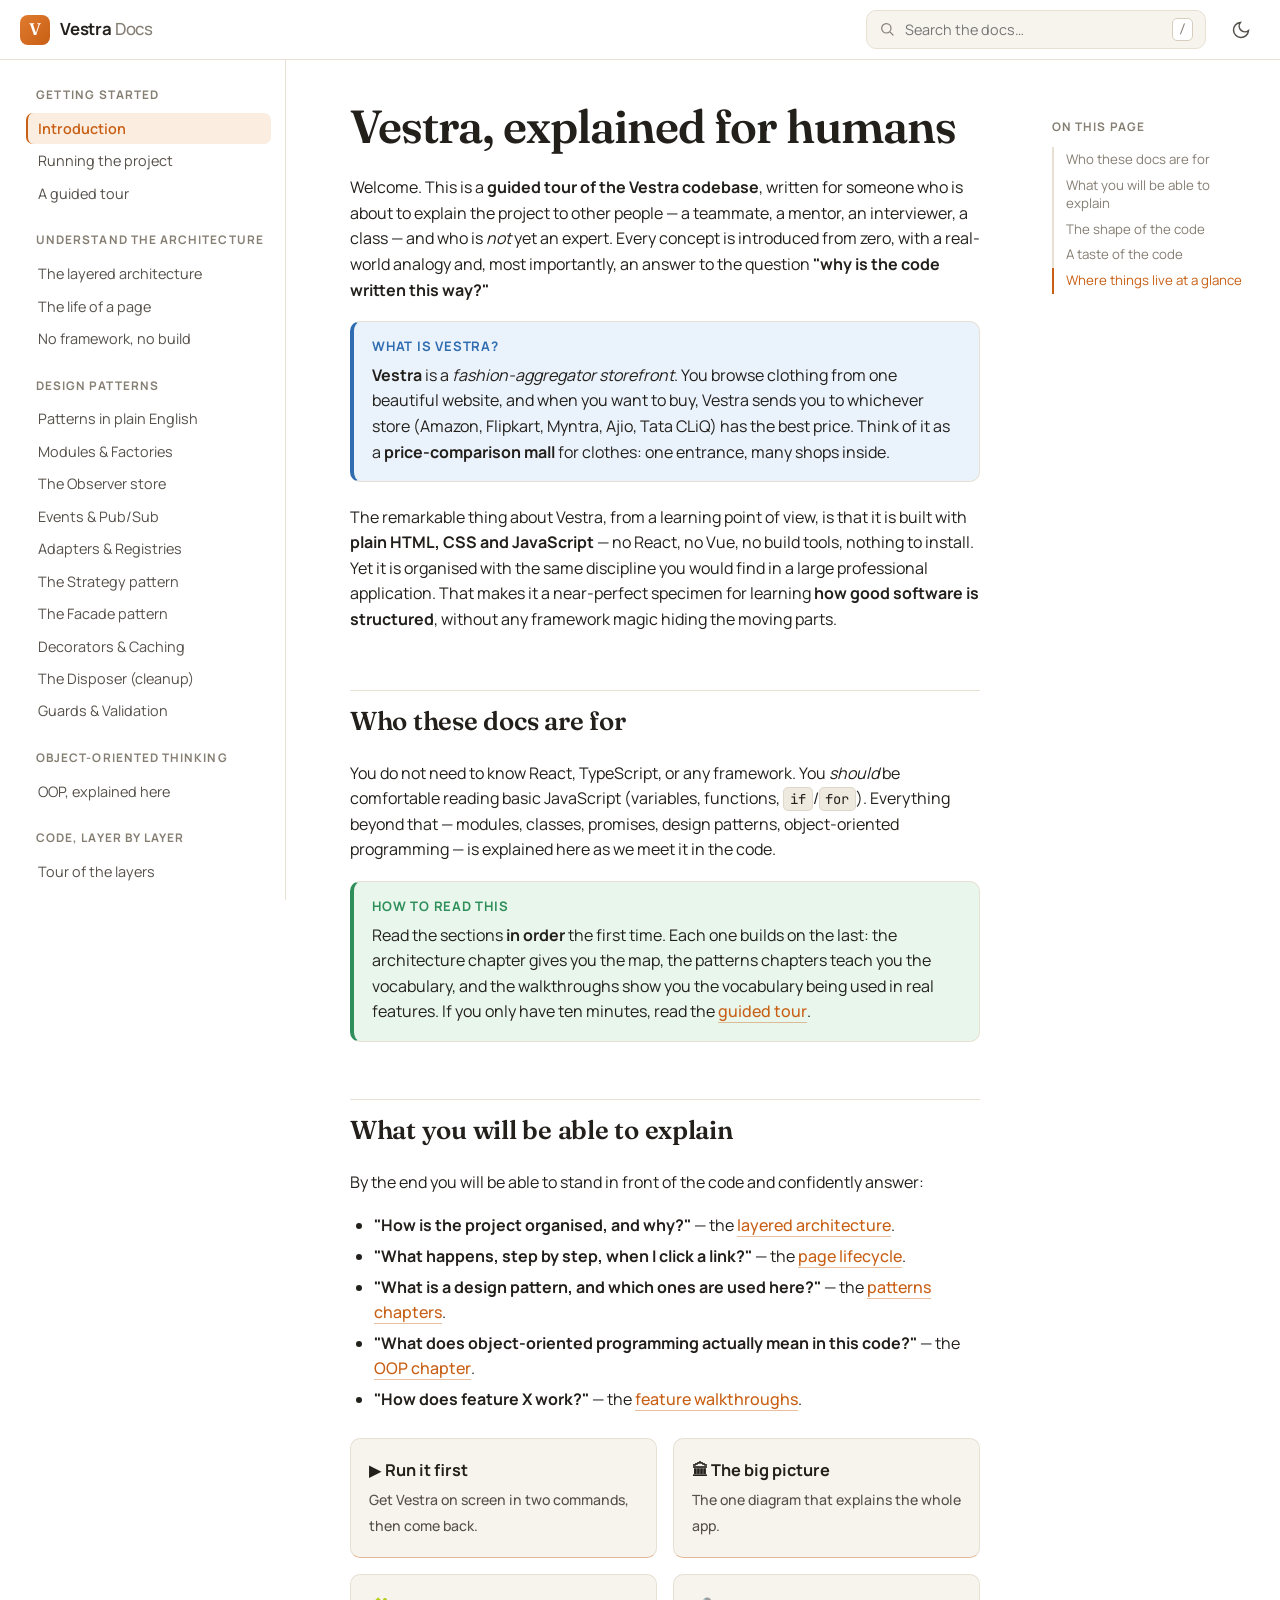
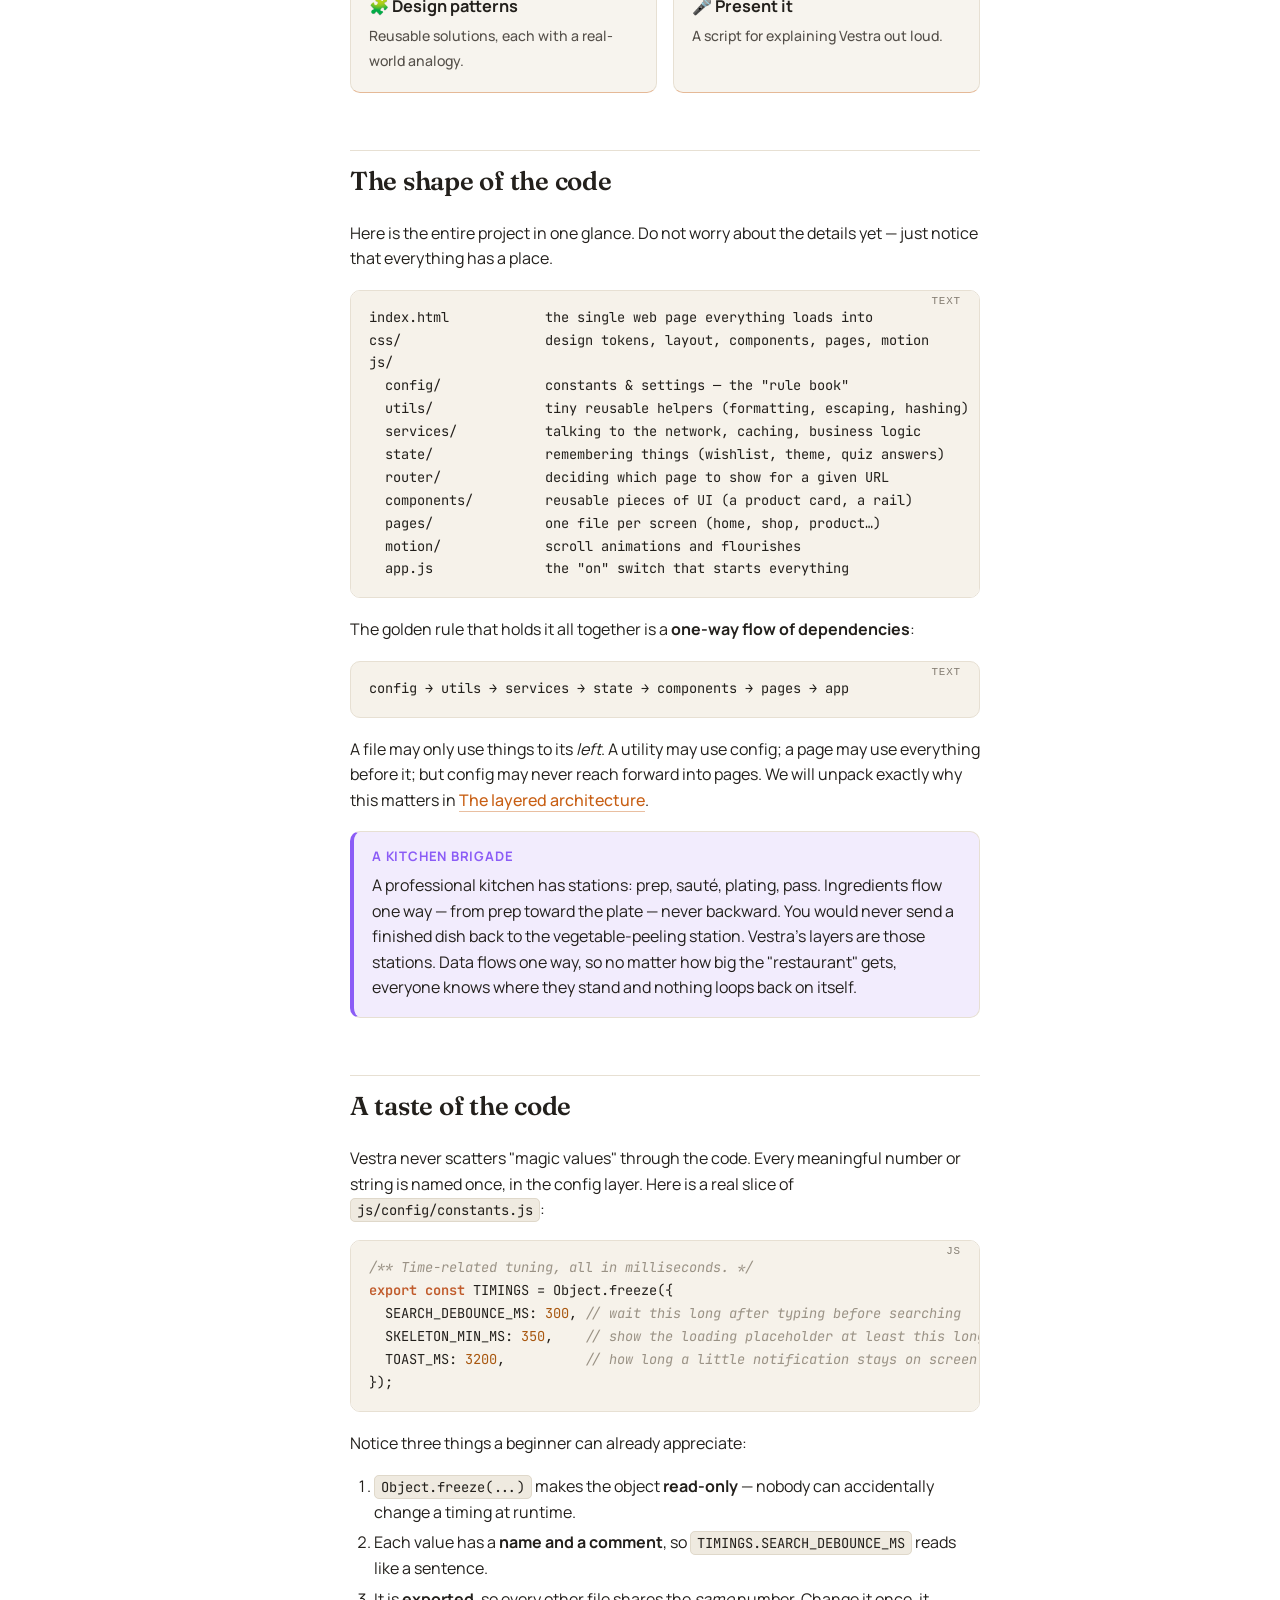
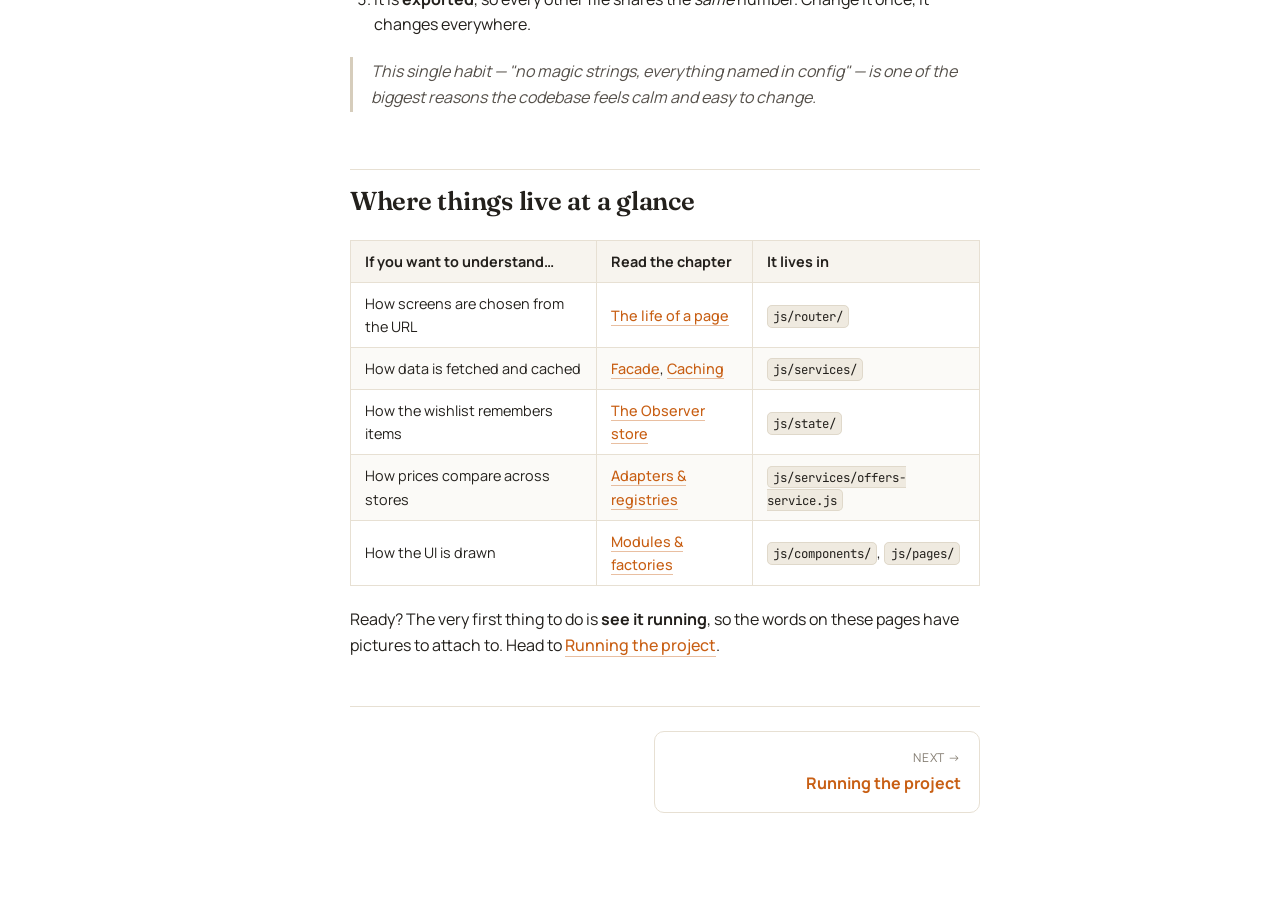
==== docs/index.html @ c3241de2 "docs: :books: Add the documentation." ====
<!DOCTYPE html>
<html lang="en" data-theme="light">
  <head>
    <meta charset="UTF-8" />
    <meta name="viewport" content="width=device-width, initial-scale=1.0" />
    <title>Vestra — Codebase Docs</title>
    <meta
      name="description"
      content="A beginner-friendly guided tour of the Vestra codebase: architecture, design patterns and OOP explained with real-world examples."
    />

    <!-- Apply saved theme before paint to avoid a flash. -->
    <script>
      (function () {
        try {
          var saved = localStorage.getItem('vestra-docs-theme');
          var theme =
            saved === 'light' || saved === 'dark'
              ? saved
              : window.matchMedia('(prefers-color-scheme: dark)').matches
                ? 'dark'
                : 'light';
          document.documentElement.setAttribute('data-theme', theme);
        } catch (e) {}
      })();
    </script>

    <link rel="preconnect" href="https://fonts.googleapis.com" />
    <link rel="preconnect" href="https://fonts.gstatic.com" crossorigin />
    <link
      href="https://fonts.googleapis.com/css2?family=Fraunces:ital,opsz,wght@0,9..144,500..700;1,9..144,500..600&family=Manrope:wght@400;500;600;700;800&family=JetBrains+Mono:wght@400;500;600&display=swap"
      rel="stylesheet"
    />
    <link rel="stylesheet" href="assets/styles.css" />
  </head>
  <body>
    <!-- Top navigation bar -->
    <header class="topbar">
      <button class="topbar__menu" id="menuToggle" aria-label="Open menu" aria-expanded="false">
        <svg viewBox="0 0 24 24" width="22" height="22" fill="none" stroke="currentColor" stroke-width="1.8" stroke-linecap="round">
          <path d="M3 6h18M3 12h18M3 18h18" />
        </svg>
      </button>
      <a class="topbar__brand" href="#/">
        <span class="topbar__logo">V</span>
        <span class="topbar__name">Vestra <em>Docs</em></span>
      </a>

      <div class="topbar__search">
        <svg viewBox="0 0 24 24" width="16" height="16" fill="none" stroke="currentColor" stroke-width="1.8" stroke-linecap="round" aria-hidden="true">
          <circle cx="11" cy="11" r="7" /><path d="M21 21l-4.3-4.3" />
        </svg>
        <input id="searchInput" type="search" placeholder="Search the docs…" autocomplete="off" aria-label="Search documentation" />
        <kbd>/</kbd>
        <div class="search-results" id="searchResults" role="listbox" hidden></div>
      </div>

      <div class="topbar__actions">
        <button class="icon-btn" id="themeToggle" aria-label="Toggle dark mode" title="Toggle theme">
          <svg class="i-sun" viewBox="0 0 24 24" width="20" height="20" fill="none" stroke="currentColor" stroke-width="1.8" stroke-linecap="round">
            <circle cx="12" cy="12" r="4" /><path d="M12 2v2M12 20v2M2 12h2M20 12h2M4.9 4.9l1.4 1.4M17.7 17.7l1.4 1.4M19.1 4.9l-1.4 1.4M6.3 17.7l-1.4 1.4" />
          </svg>
          <svg class="i-moon" viewBox="0 0 24 24" width="20" height="20" fill="none" stroke="currentColor" stroke-width="1.8" stroke-linecap="round">
            <path d="M21 12.8A9 9 0 1 1 11.2 3a7 7 0 0 0 9.8 9.8z" />
          </svg>
        </button>
      </div>
    </header>

    <div class="scrim" id="scrim" hidden></div>

    <!-- Left sidebar / index -->
    <aside class="sidebar" id="sidebar">
      <nav class="sidebar__nav" id="sidebarNav" aria-label="Documentation index"></nav>
    </aside>

    <!-- Main content -->
    <main class="content" id="content" tabindex="-1">
      <article class="doc" id="doc"></article>
      <footer class="doc-footer" id="docFooter"></footer>
    </main>

    <!-- Right on-page table of contents -->
    <aside class="toc" id="toc" aria-label="On this page"></aside>

    <script type="module" src="assets/app.js"></script>
  </body>
</html>
---- docs/assets/styles.css ----
/* =========================================================================
   Vestra Docs — a self-contained VitePress/MkDocs-style documentation theme.
   Design tokens first (light default + dark override), then layout, then
   the rendered-markdown ("prose") styles, then components.
   ========================================================================= */

:root {
  --saffron: #c85f14;
  --saffron-bright: #e07b2e;

  /* Light theme */
  --bg: #ffffff;
  --bg-soft: #f7f4ee;
  --bg-sunk: #efe9df;
  --bg-code: #f6f2ea;
  --bg-inline-code: #efeae0;
  --text: #23201c;
  --text-soft: #55504a;
  --text-faint: #857e73;
  --line: #e7e0d3;
  --line-strong: #d6cdbc;
  --accent: var(--saffron);
  --accent-soft: #fbeee1;
  --brand-grad: linear-gradient(135deg, #e07b2e, #c85f14);

  --note: #2f6db0;      --note-bg: #eaf2fb;
  --tip: #2f8f5b;       --tip-bg: #e8f6ec;
  --warn: #b8860b;      --warn-bg: #fbf3dc;
  --danger: #c0392b;    --danger-bg: #fbeae8;
  --analogy: #8b5cf6;   --analogy-bg: #f2ecfd;
  --why: #0d9488;       --why-bg: #e3f6f3;

  --tok-c: #9a9285;   /* comment  */
  --tok-s: #4a8a3f;   /* string   */
  --tok-k: #c05a2a;   /* keyword  */
  --tok-n: #a8570f;   /* number   */

  --font-sans: 'Manrope', system-ui, -apple-system, 'Segoe UI', sans-serif;
  --font-display: 'Fraunces', 'Georgia', serif;
  --font-mono: 'JetBrains Mono', ui-monospace, 'SF Mono', 'Consolas', monospace;

  --topbar-h: 60px;
  --sidebar-w: 286px;
  --toc-w: 236px;
  --content-max: 760px;
  --radius: 10px;
  --shadow: 0 12px 34px -18px rgba(40, 32, 22, 0.35);
}

:root[data-theme='dark'] {
  --bg: #1a1712;
  --bg-soft: #211d17;
  --bg-sunk: #16130f;
  --bg-code: #14110d;
  --bg-inline-code: #2a251d;
  --text: #ece4d6;
  --text-soft: #c2b8a7;
  --text-faint: #8c8373;
  --line: #322c23;
  --line-strong: #443c30;
  --accent: var(--saffron-bright);
  --accent-soft: #2a2016;
  --brand-grad: linear-gradient(135deg, #f2953f, #d06a20);

  --note: #7fb2e8;      --note-bg: #17222f;
  --tip: #74c98f;       --tip-bg: #14241a;
  --warn: #e0b64a;      --warn-bg: #2a2110;
  --danger: #e88a7d;    --danger-bg: #2c1815;
  --analogy: #b79bf5;   --analogy-bg: #201a2e;
  --why: #56c9bb;       --why-bg: #10241f;

  --tok-c: #6f685c;
  --tok-s: #9ccf8a;
  --tok-k: #f2953f;
  --tok-n: #e0a95f;
  --shadow: 0 12px 34px -18px rgba(0, 0, 0, 0.7);
}

* { box-sizing: border-box; }

html { scroll-behavior: smooth; }

body {
  margin: 0;
  font-family: var(--font-sans);
  color: var(--text);
  background: var(--bg);
  line-height: 1.6;
  -webkit-font-smoothing: antialiased;
}

a { color: var(--accent); text-decoration: none; }
a:hover { text-decoration: underline; }

/* ---------------------------------------------------------------- Topbar */
.topbar {
  position: fixed;
  inset: 0 0 auto 0;
  height: var(--topbar-h);
  display: flex;
  align-items: center;
  gap: 16px;
  padding: 0 20px;
  background: color-mix(in srgb, var(--bg) 88%, transparent);
  backdrop-filter: blur(12px);
  border-bottom: 1px solid var(--line);
  z-index: 100;
}

.topbar__menu { display: none; background: none; border: 0; color: var(--text); cursor: pointer; padding: 4px; }

.topbar__brand { display: flex; align-items: center; gap: 10px; color: var(--text); font-weight: 700; }
.topbar__brand:hover { text-decoration: none; }
.topbar__logo {
  width: 30px; height: 30px; border-radius: 8px;
  background: var(--brand-grad); color: #fff;
  display: grid; place-items: center;
  font-family: var(--font-display); font-weight: 600; font-size: 1.05rem;
}
.topbar__name { font-size: 1.05rem; letter-spacing: -0.01em; }
.topbar__name em { font-style: normal; color: var(--text-faint); font-weight: 500; }

.topbar__search {
  position: relative;
  margin-left: auto;
  display: flex; align-items: center; gap: 8px;
  width: min(340px, 40vw);
  padding: 7px 12px;
  background: var(--bg-soft);
  border: 1px solid var(--line);
  border-radius: var(--radius);
  color: var(--text-faint);
}
.topbar__search:focus-within { border-color: var(--accent); }
.topbar__search input {
  border: 0; background: none; outline: none; flex: 1;
  color: var(--text); font-family: inherit; font-size: 0.9rem; min-width: 0;
}
.topbar__search kbd {
  font-family: var(--font-mono); font-size: 0.72rem;
  border: 1px solid var(--line-strong); border-radius: 5px;
  padding: 1px 6px; color: var(--text-faint); background: var(--bg);
}

.topbar__actions { display: flex; align-items: center; gap: 6px; }
.icon-btn {
  background: none; border: 0; color: var(--text-soft); cursor: pointer;
  width: 38px; height: 38px; border-radius: 8px; display: grid; place-items: center;
}
.icon-btn:hover { background: var(--bg-soft); color: var(--text); }
:root[data-theme='light'] .i-sun { display: none; }
:root[data-theme='dark'] .i-moon { display: none; }

/* ------------------------------------------------------------ Search box */
.search-results {
  position: absolute; top: calc(100% + 8px); left: 0; right: 0;
  background: var(--bg); border: 1px solid var(--line);
  border-radius: var(--radius); box-shadow: var(--shadow);
  max-height: 60vh; overflow-y: auto; padding: 6px; z-index: 120;
}
.search-results a {
  display: block; padding: 9px 12px; border-radius: 8px; color: var(--text);
}
.search-results a:hover, .search-results a.is-active { background: var(--accent-soft); text-decoration: none; }
.search-results .sr-section { font-size: 0.72rem; text-transform: uppercase; letter-spacing: 0.08em; color: var(--text-faint); }
.search-results .sr-title { font-weight: 600; }
.search-results .sr-empty { padding: 14px; color: var(--text-faint); }
.search-results mark { background: color-mix(in srgb, var(--accent) 30%, transparent); color: inherit; border-radius: 3px; }

/* --------------------------------------------------------------- Sidebar */
.sidebar {
  position: fixed;
  top: var(--topbar-h); bottom: 0; left: 0;
  width: var(--sidebar-w);
  overflow-y: auto;
  border-right: 1px solid var(--line);
  padding: 26px 14px 60px 26px;
  background: var(--bg);
}
.sidebar__section { margin-bottom: 22px; }
.sidebar__title {
  font-size: 0.74rem; text-transform: uppercase; letter-spacing: 0.09em;
  color: var(--text-faint); font-weight: 700; margin: 0 0 8px 10px;
}
.sidebar__link {
  display: block; padding: 6px 10px; border-radius: 7px;
  color: var(--text-soft); font-size: 0.9rem; line-height: 1.35;
  border-left: 2px solid transparent; margin-bottom: 1px;
}
.sidebar__link:hover { color: var(--text); background: var(--bg-soft); text-decoration: none; }
.sidebar__link.is-active {
  color: var(--accent); font-weight: 600;
  background: var(--accent-soft); border-left-color: var(--accent);
}
.sidebar__index { color: var(--text-faint); font-variant-numeric: tabular-nums; margin-right: 8px; }

/* --------------------------------------------------------------- Content */
.content {
  margin-left: var(--sidebar-w);
  margin-right: var(--toc-w);
  padding: calc(var(--topbar-h) + 42px) clamp(24px, 5vw, 64px) 120px;
  min-height: 100vh;
  outline: none;
}
.doc { max-width: var(--content-max); margin: 0 auto; }

/* ----------------------------------------------------------------- Prose */
.doc .eyebrow {
  text-transform: uppercase; letter-spacing: 0.14em; font-size: 0.76rem;
  font-weight: 700; color: var(--accent); margin: 0 0 8px;
}
.doc h1 {
  font-family: var(--font-display); font-weight: 600;
  font-size: clamp(2rem, 1.4rem + 2.4vw, 2.9rem);
  line-height: 1.08; letter-spacing: -0.02em; margin: 0 0 0.5em;
}
.doc h2 {
  font-family: var(--font-display); font-weight: 600;
  font-size: 1.62rem; letter-spacing: -0.01em;
  margin: 2.2em 0 0.7em; padding-top: 0.4em; border-top: 1px solid var(--line);
}
.doc h3 { font-size: 1.24rem; font-weight: 700; margin: 1.8em 0 0.5em; }
.doc h4 { font-size: 1.03rem; font-weight: 700; margin: 1.5em 0 0.4em; color: var(--text-soft); }
.doc h2:first-child, .doc h1:first-child { margin-top: 0; border-top: 0; padding-top: 0; }

.doc h2 .anchor, .doc h3 .anchor {
  opacity: 0; margin-left: 8px; color: var(--text-faint); font-weight: 400; font-size: 0.8em;
}
.doc h2:hover .anchor, .doc h3:hover .anchor { opacity: 1; }

.doc p { margin: 0 0 1.1em; color: var(--text); }
.doc .lead { font-size: 1.16rem; color: var(--text-soft); line-height: 1.55; }

.doc strong { font-weight: 700; }
.doc em { font-style: italic; }

.doc ul, .doc ol { margin: 0 0 1.2em; padding-left: 1.5em; }
.doc li { margin: 0.32em 0; }
.doc li > ul, .doc li > ol { margin: 0.3em 0; }

.doc a { font-weight: 500; text-decoration: none; border-bottom: 1px solid color-mix(in srgb, var(--accent) 40%, transparent); }
.doc a:hover { border-bottom-color: var(--accent); }

.doc hr { border: 0; border-top: 1px solid var(--line); margin: 2.4em 0; }

.doc blockquote {
  margin: 0 0 1.2em; padding: 2px 18px; border-left: 3px solid var(--line-strong);
  color: var(--text-soft); font-style: italic;
}

/* Inline + block code */
.doc :not(pre) > code {
  font-family: var(--font-mono); font-size: 0.86em;
  background: var(--bg-inline-code); padding: 0.15em 0.42em;
  border-radius: 5px; color: var(--text);
  border: 1px solid color-mix(in srgb, var(--line-strong) 60%, transparent);
}
.doc pre {
  position: relative;
  background: var(--bg-code);
  border: 1px solid var(--line);
  border-radius: var(--radius);
  padding: 16px 18px; margin: 0 0 1.4em; overflow-x: auto;
  font-size: 0.855rem; line-height: 1.6;
}
.doc pre code { font-family: var(--font-mono); color: var(--text); }
.doc pre .code-lang {
  position: absolute; top: 0; right: 12px;
  font-size: 0.68rem; text-transform: uppercase; letter-spacing: 0.08em;
  color: var(--text-faint); padding: 2px 6px;
}
.copy-btn {
  position: absolute; top: 8px; right: 8px;
  background: var(--bg-soft); border: 1px solid var(--line);
  color: var(--text-soft); border-radius: 6px; padding: 3px 9px;
  font-size: 0.72rem; cursor: pointer; opacity: 0; transition: opacity 0.15s;
  font-family: var(--font-sans);
}
.doc pre:hover .copy-btn { opacity: 1; }
.copy-btn:hover { color: var(--text); border-color: var(--line-strong); }
.copy-btn.copied { color: var(--tip); border-color: var(--tip); }

.tok-c { color: var(--tok-c); font-style: italic; }
.tok-s { color: var(--tok-s); }
.tok-k { color: var(--tok-k); font-weight: 600; }
.tok-n { color: var(--tok-n); }

/* Tables */
.doc table {
  width: 100%; border-collapse: collapse; margin: 0 0 1.5em; font-size: 0.9rem;
  display: block; overflow-x: auto;
}
.doc th, .doc td { text-align: left; padding: 9px 14px; border: 1px solid var(--line); }
.doc th { background: var(--bg-soft); font-weight: 700; }
.doc tr:nth-child(even) td { background: color-mix(in srgb, var(--bg-soft) 45%, transparent); }

/* Callouts / custom containers */
.callout {
  margin: 0 0 1.4em; padding: 14px 18px 4px;
  border: 1px solid var(--line); border-left-width: 4px;
  border-radius: var(--radius); background: var(--bg-soft);
}
.callout-title {
  font-weight: 700; font-size: 0.82rem; text-transform: uppercase;
  letter-spacing: 0.06em; margin-bottom: 6px; display: flex; align-items: center; gap: 7px;
}
.callout-body > :last-child { margin-bottom: 12px; }
.callout-note    { border-left-color: var(--note);    background: var(--note-bg); }
.callout-note .callout-title { color: var(--note); }
.callout-tip     { border-left-color: var(--tip);     background: var(--tip-bg); }
.callout-tip .callout-title { color: var(--tip); }
.callout-warning { border-left-color: var(--warn);    background: var(--warn-bg); }
.callout-warning .callout-title { color: var(--warn); }
.callout-danger  { border-left-color: var(--danger);  background: var(--danger-bg); }
.callout-danger .callout-title { color: var(--danger); }
.callout-analogy { border-left-color: var(--analogy); background: var(--analogy-bg); }
.callout-analogy .callout-title { color: var(--analogy); }
.callout-why     { border-left-color: var(--why);     background: var(--why-bg); }
.callout-why .callout-title { color: var(--why); }

/* Cards grid used on the intro page (authored as raw HTML in markdown) */
.card-grid { display: grid; grid-template-columns: repeat(auto-fit, minmax(220px, 1fr)); gap: 16px; margin: 1.6em 0; }
.doc .card-grid p { margin: 0; }
.nav-card {
  display: block; padding: 18px; border: 1px solid var(--line);
  border-radius: var(--radius); background: var(--bg-soft); color: var(--text);
}
.nav-card:hover { border-color: var(--accent); text-decoration: none; transform: translateY(-2px); transition: 0.15s; }
.nav-card b { display: block; font-size: 1.02rem; margin-bottom: 4px; }
.nav-card span { color: var(--text-soft); font-size: 0.88rem; }

/* Key/legend badge */
.badge {
  display: inline-block; font-size: 0.74rem; font-weight: 700; font-family: var(--font-mono);
  padding: 1px 8px; border-radius: 999px; background: var(--accent-soft); color: var(--accent);
  border: 1px solid color-mix(in srgb, var(--accent) 30%, transparent);
}

/* ----------------------------------------------------- Doc footer (prev/next) */
.doc-footer {
  max-width: var(--content-max); margin: 48px auto 0;
  display: flex; gap: 16px; border-top: 1px solid var(--line); padding-top: 24px;
}
.doc-footer a {
  flex: 1; padding: 16px 18px; border: 1px solid var(--line); border-radius: var(--radius);
  color: var(--text); text-decoration: none;
}
.doc-footer a:hover { border-color: var(--accent); }
.doc-footer .df-next { text-align: right; }
.doc-footer .df-label { font-size: 0.76rem; color: var(--text-faint); text-transform: uppercase; letter-spacing: 0.07em; }
.doc-footer .df-title { font-weight: 700; color: var(--accent); margin-top: 3px; }

/* -------------------------------------------------------------------- TOC */
.toc {
  position: fixed; top: var(--topbar-h); right: 0; bottom: 0; width: var(--toc-w);
  overflow-y: auto; padding: 46px 24px 60px 8px;
}
.toc__title { font-size: 0.74rem; text-transform: uppercase; letter-spacing: 0.09em; color: var(--text-faint); font-weight: 700; margin-bottom: 10px; }
.toc a {
  display: block; font-size: 0.83rem; color: var(--text-faint); padding: 4px 0 4px 12px;
  border-left: 2px solid var(--line); line-height: 1.35;
}
.toc a:hover { color: var(--text); text-decoration: none; }
.toc a.is-active { color: var(--accent); border-left-color: var(--accent); }
.toc a.lvl-3 { padding-left: 26px; }

/* Scrim for mobile drawer */
.scrim { position: fixed; inset: 0; background: rgba(0,0,0,0.4); z-index: 95; }

/* ---------------------------------------------------------- Responsive */
@media (max-width: 1240px) {
  .content { margin-right: 0; }
  .toc { display: none; }
}
@media (max-width: 900px) {
  :root { --sidebar-w: 280px; }
  .topbar__menu { display: block; }
  .content { margin-left: 0; }
  .sidebar {
    transform: translateX(-100%); transition: transform 0.22s ease;
    z-index: 96; box-shadow: var(--shadow);
  }
  .sidebar.is-open { transform: translateX(0); }
  .topbar__search { width: auto; }
  .topbar__search kbd { display: none; }
}
@media (max-width: 560px) {
  .topbar__name { display: none; }
  .doc-footer { flex-direction: column; }
}

@media (prefers-reduced-motion: reduce) {
  html { scroll-behavior: auto; }
  * { transition: none !important; }
}
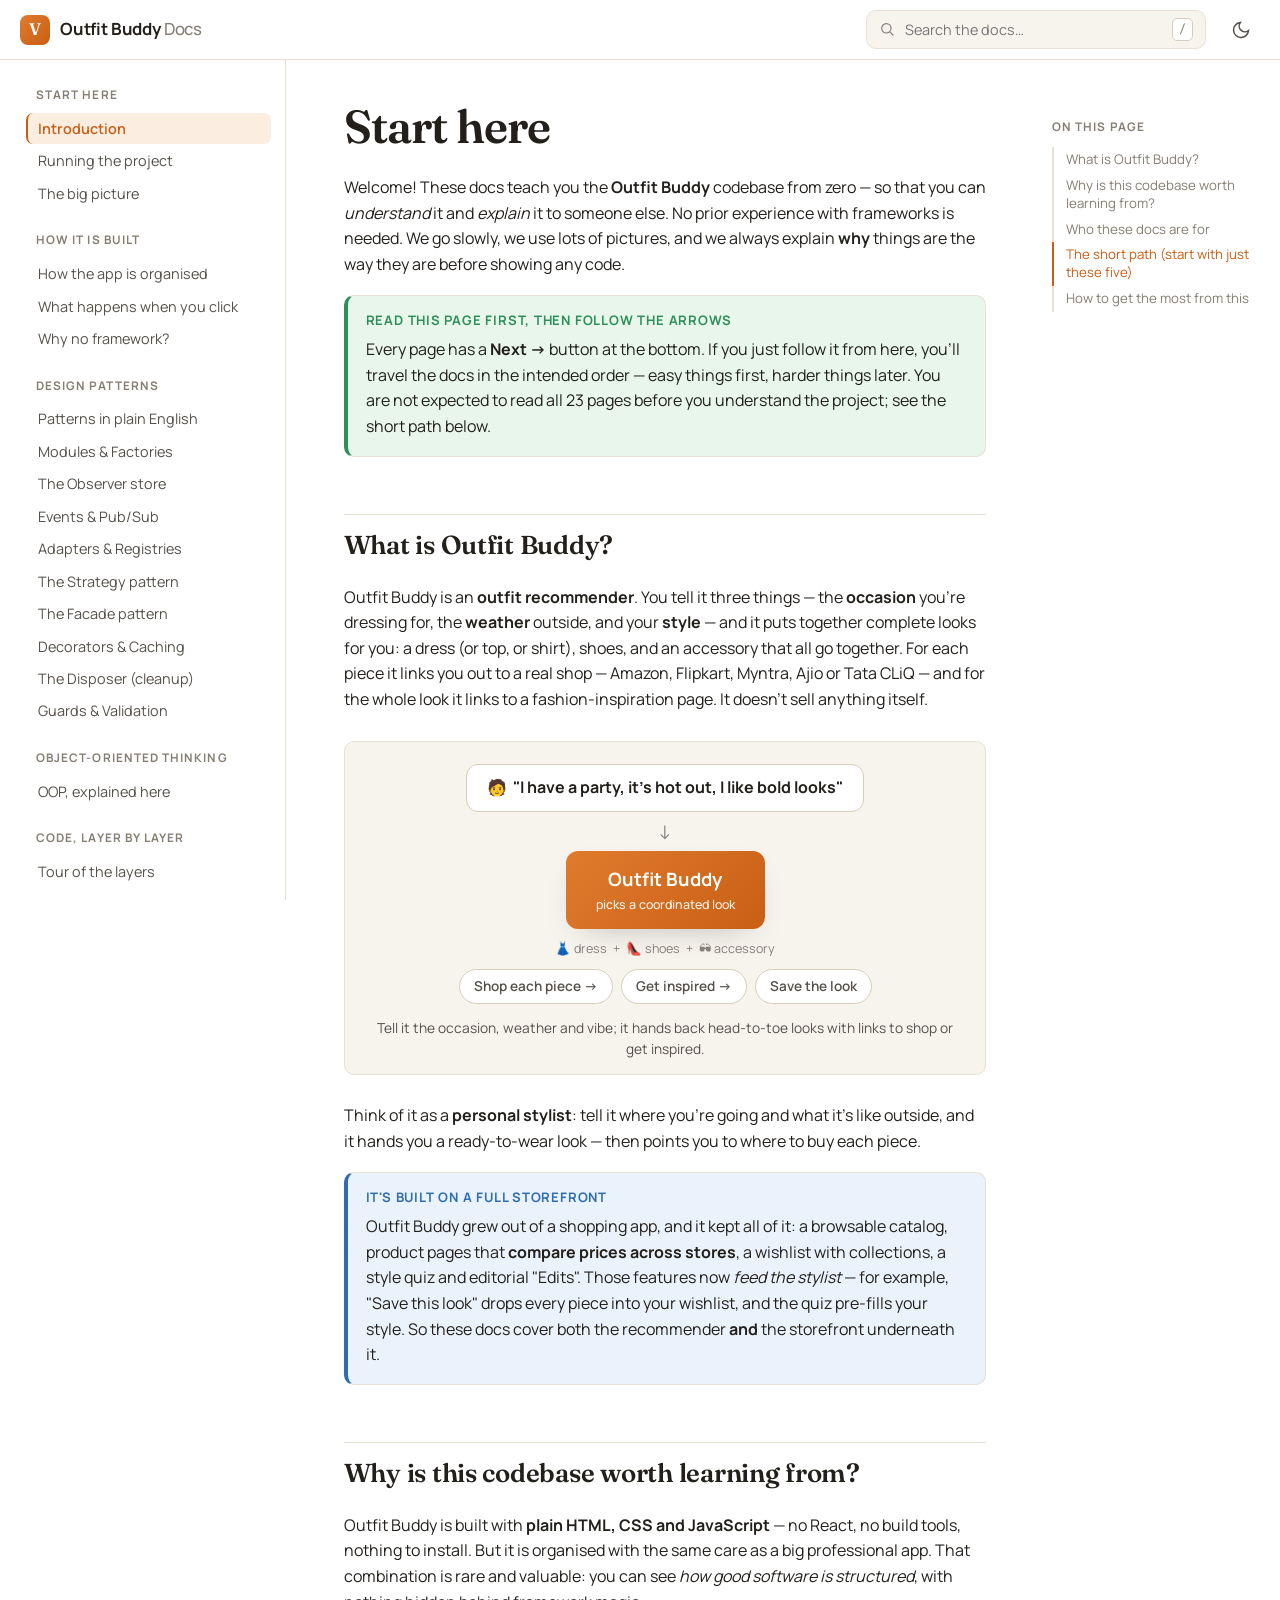
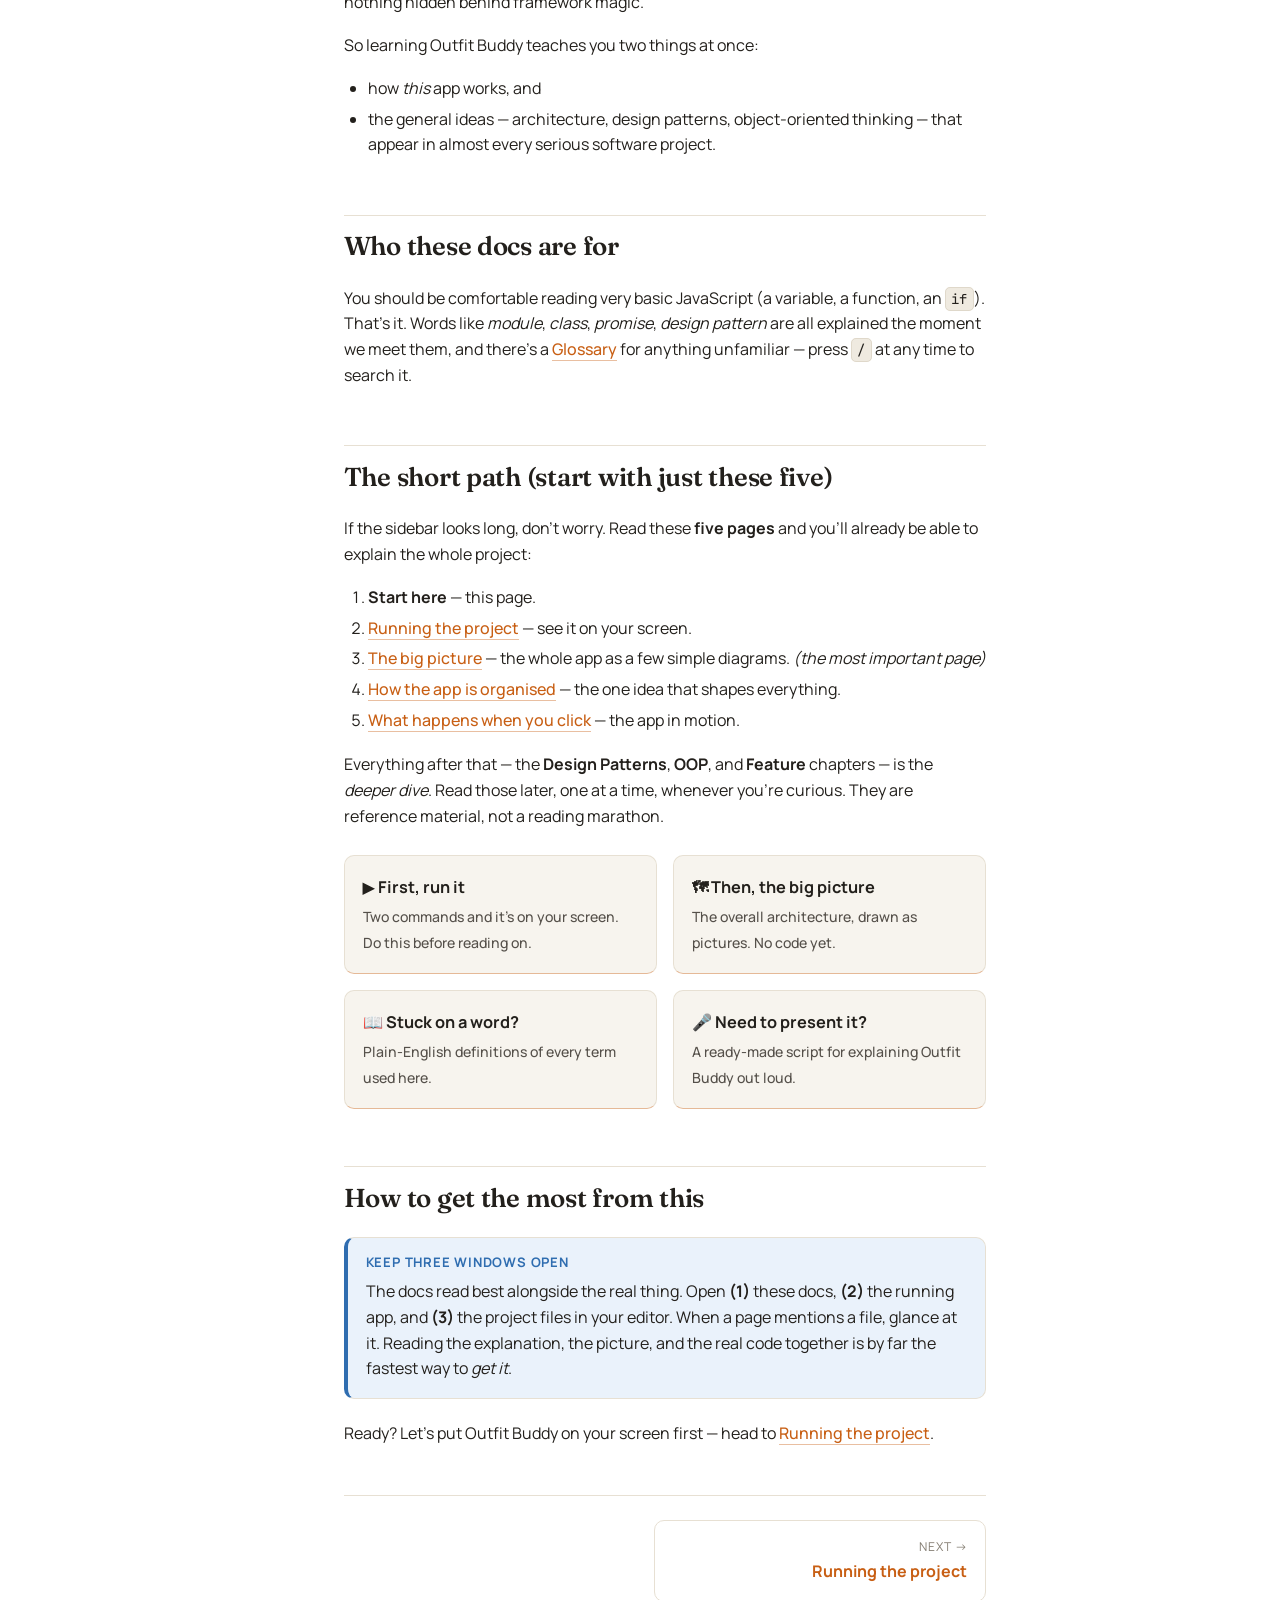
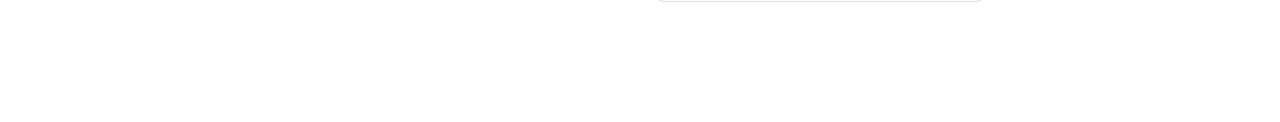
==== commit b8f1a91d: "enhance: :star: Add new features." ====
--- a/docs/index.html
+++ b/docs/index.html
@@ -3,17 +3,17 @@
   <head>
     <meta charset="UTF-8" />
     <meta name="viewport" content="width=device-width, initial-scale=1.0" />
-    <title>Vestra — Codebase Docs</title>
+    <title>Outfit Buddy — Codebase Docs</title>
     <meta
       name="description"
-      content="A beginner-friendly guided tour of the Vestra codebase: architecture, design patterns and OOP explained with real-world examples."
+      content="A beginner-friendly guided tour of the Outfit Buddy codebase: architecture, design patterns and OOP explained with real-world examples."
     />
 
     <!-- Apply saved theme before paint to avoid a flash. -->
     <script>
       (function () {
         try {
-          var saved = localStorage.getItem('vestra-docs-theme');
+          var saved = localStorage.getItem('outfitbuddy-docs-theme');
           var theme =
             saved === 'light' || saved === 'dark'
               ? saved
@@ -43,7 +43,7 @@
       </button>
       <a class="topbar__brand" href="#/">
         <span class="topbar__logo">V</span>
-        <span class="topbar__name">Vestra <em>Docs</em></span>
+        <span class="topbar__name">Outfit Buddy <em>Docs</em></span>
       </a>
 
       <div class="topbar__search">
--- a/docs/assets/styles.css
+++ b/docs/assets/styles.css
@@ -1,5 +1,5 @@
 /* =========================================================================
-   Vestra Docs — a self-contained VitePress/MkDocs-style documentation theme.
+   Outfit Buddy Docs — a self-contained VitePress/MkDocs-style documentation theme.
    Design tokens first (light default + dark override), then layout, then
    the rendered-markdown ("prose") styles, then components.
    ========================================================================= */
@@ -42,7 +42,8 @@
   --topbar-h: 60px;
   --sidebar-w: 286px;
   --toc-w: 236px;
-  --content-max: 760px;
+  --content-max: 700px;
+  --gutter: clamp(24px, 4.5vw, 72px);
   --radius: 10px;
   --shadow: 0 12px 34px -18px rgba(40, 32, 22, 0.35);
 }
@@ -198,7 +199,7 @@
 .content {
   margin-left: var(--sidebar-w);
   margin-right: var(--toc-w);
-  padding: calc(var(--topbar-h) + 42px) clamp(24px, 5vw, 64px) 120px;
+  padding: calc(var(--topbar-h) + 42px) var(--gutter) 120px;
   min-height: 100vh;
   outline: none;
 }
@@ -336,6 +337,86 @@
   border: 1px solid color-mix(in srgb, var(--accent) 30%, transparent);
 }
 
+/* =======================================================================
+   Diagrams — plain HTML/CSS "pictures" so beginners can visualise the app.
+   All theme-aware via tokens; responsive by default.
+   ======================================================================= */
+.diagram {
+  margin: 1.8em 0; padding: 22px 20px 14px;
+  border: 1px solid var(--line); border-radius: var(--radius);
+  background: var(--bg-soft);
+}
+.diagram figcaption {
+  margin-top: 14px; text-align: center; font-size: 0.86rem;
+  color: var(--text-soft); line-height: 1.5;
+}
+
+/* Arrow used between diagram parts */
+.d-arrow { text-align: center; color: var(--text-faint); font-size: 1.2rem; line-height: 1; margin: 6px 0; }
+
+/* Aggregator hub: You → Outfit Buddy → stores */
+.d-hub { display: flex; flex-direction: column; align-items: center; gap: 4px; }
+.d-hub__node {
+  padding: 10px 20px; border-radius: 12px; font-weight: 700; text-align: center;
+  border: 1px solid var(--line-strong); background: var(--bg);
+}
+.d-hub__node--center {
+  background: var(--brand-grad); color: #fff; border: 0; font-size: 1.15rem;
+  padding: 14px 30px; box-shadow: var(--shadow);
+}
+.d-hub__node--center span { display: block; font-weight: 500; font-size: 0.78rem; opacity: 0.9; }
+.d-hub__label { font-size: 0.78rem; color: var(--text-faint); margin-top: 6px; }
+.d-hub__fan { display: flex; flex-wrap: wrap; gap: 8px; justify-content: center; margin-top: 6px; }
+.d-chip {
+  padding: 6px 14px; border-radius: 999px; font-weight: 600; font-size: 0.85rem;
+  background: var(--bg); border: 1px solid var(--line-strong); color: var(--text-soft);
+}
+
+/* Browser window / SPA "stage" */
+.d-window { border: 1px solid var(--line-strong); border-radius: 12px; overflow: hidden; background: var(--bg); }
+.d-window__bar { display: flex; gap: 6px; padding: 9px 12px; background: var(--bg-sunk); border-bottom: 1px solid var(--line); }
+.d-window__bar span { width: 11px; height: 11px; border-radius: 50%; background: var(--line-strong); }
+.d-region { padding: 14px 16px; text-align: center; font-size: 0.88rem; }
+.d-region--fixed { color: var(--text-faint); background: var(--bg-soft); }
+.d-region--swap {
+  color: var(--text); font-weight: 700; background: var(--accent-soft);
+  border-top: 1px dashed var(--accent); border-bottom: 1px dashed var(--accent);
+  min-height: 92px; display: flex; align-items: center; justify-content: center; flex-direction: column; gap: 4px;
+}
+.d-region--swap small { font-weight: 500; color: var(--text-soft); }
+
+/* Layered-architecture stack (config at the bottom = foundation) */
+.d-stack { display: flex; flex-direction: column; gap: 7px; }
+.d-layer {
+  display: flex; align-items: baseline; gap: 12px; flex-wrap: wrap;
+  padding: 11px 16px; border-radius: 8px;
+  background: var(--bg); border: 1px solid var(--line);
+  border-left: 4px solid color-mix(in srgb, var(--accent) calc(30% + var(--i) * 10%), var(--line-strong));
+}
+.d-layer b { font-family: var(--font-mono); font-size: 0.95rem; min-width: 108px; color: var(--text); }
+.d-layer span { color: var(--text-soft); font-size: 0.88rem; }
+.d-layer--base { background: var(--accent-soft); border-left-color: var(--accent); }
+.d-stack-note { display: flex; align-items: center; gap: 8px; margin-top: 10px; font-size: 0.82rem; color: var(--text-faint); justify-content: center; }
+
+/* Numbered flow of steps */
+.d-flow { list-style: none; margin: 0; padding: 0; position: relative; }
+.d-flow li {
+  position: relative; padding: 6px 0 18px 46px; margin: 0;
+  border-left: 2px solid var(--line); margin-left: 15px;
+}
+.d-flow li:last-child { border-left-color: transparent; padding-bottom: 0; }
+.d-flow li b {
+  position: absolute; left: -15px; top: 2px;
+  width: 28px; height: 28px; border-radius: 50%;
+  background: var(--accent); color: #fff; font-size: 0.85rem;
+  display: grid; place-items: center; font-family: var(--font-mono);
+}
+.doc .d-flow li { color: var(--text); }
+
+@media (max-width: 520px) {
+  .d-layer b { min-width: 0; }
+}
+
 /* ----------------------------------------------------- Doc footer (prev/next) */
 .doc-footer {
   max-width: var(--content-max); margin: 48px auto 0;
